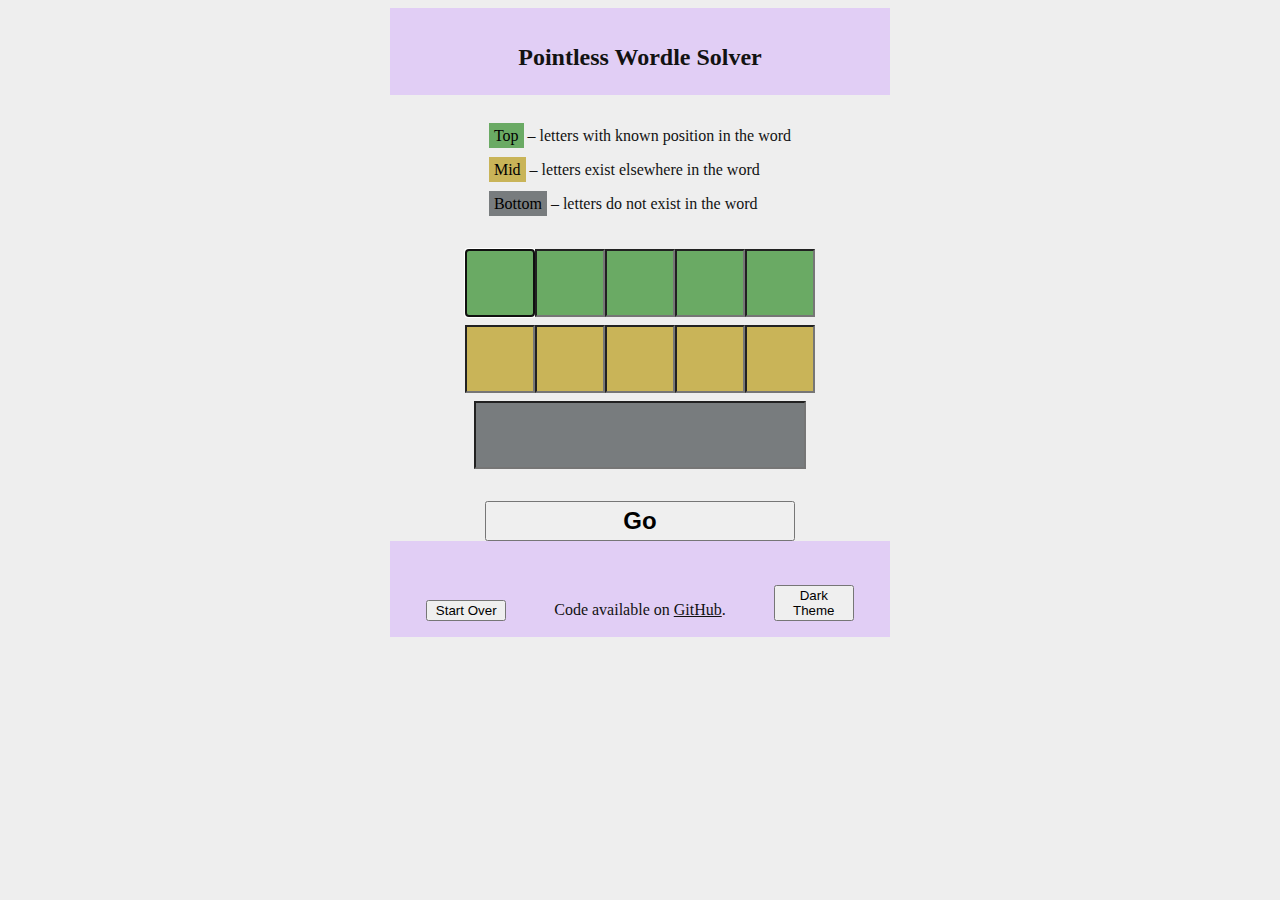
==== index.html @ d26306e5 "refactor css with flexbox" ====
<!DOCTYPE html>
<html lang="en">
  <head>
    <meta charset="UTF-8">
    <meta name="author" content="Mike Goren">
    <meta name="viewport" content="width=device-width, initial-scale=1.0">
    <meta http-equiv="cache-control" content="no-cache" />
    <link href="https://bootswatch.com/5/sketchy/bootstrap.css" rel="stylesheet">
    <link href="wordle.css?version=4" rel="stylesheet" type="text/css">
    <link href="colors.css?version=4" rel="stylesheet" type="text/css">
    <script src="wordle.js?version=4"></script>
    <title>Pointless Wordle Solver</title>
  </head>
  <body id="body">
    <div class="container" id="container">
      <header>
        <h2>Pointless Wordle Solver</h2>
      </header>
      <div class="card rounded-0" id="form-card">
        <div class="card-body">
          <div class="card-text instructions-container">
            <div id="instructions">
              <p><span id='green' class='color-name'>Top</span> &ndash; letters with known position<span class="extra"> in the word</span></p>
              <p><span id='yellow' class='color-name'>Mid</span> &ndash; letters exist elsewhere<span class="extra"> in the word</span></p>
              <p><span id='grey' class='color-name'>Bottom</span> &ndash; letters <span class="extra"> do </span>not <span class="extra"> exist </span> in the word</p>
            </div>
            <form id="form" autocomplete="off">
              <div id="known" class="letters">
                <input id="letter1" class="letter letter-known" type="text" style="text-transform:uppercase" maxlength=1 onkeypress="return /[a-z]/i.test(event.key)" autofocus=true>
                <input id="letter2" class="letter letter-known" type="text" style="text-transform:uppercase" maxlength=1 onkeypress="return /[a-z]/i.test(event.key)">
                <input id="letter3" class="letter letter-known" type="text" style="text-transform:uppercase" maxlength=1 onkeypress="return /[a-z]/i.test(event.key)">
                <input id="letter4" class="letter letter-known" type="text" style="text-transform:uppercase" maxlength=1 onkeypress="return /[a-z]/i.test(event.key)">
                <input id="letter5" class="letter letter-known" type="text" style="text-transform:uppercase" maxlength=1 onkeypress="return /[a-z]/i.test(event.key)">
              </div>
              <div id="elsewhere" class="letters">
                <input id="letter6" class="letter letter-elsewhere" type="text" style="text-transform:uppercase" maxlength=1 onkeypress="return /[a-z]/i.test(event.key)">
                <input id="letter7" class="letter letter-elsewhere" type="text" style="text-transform:uppercase" maxlength=1 onkeypress="return /[a-z]/i.test(event.key)">
                <input id="letter8" class="letter letter-elsewhere" type="text" style="text-transform:uppercase" maxlength=1 onkeypress="return /[a-z]/i.test(event.key)">
                <input id="letter9" class="letter letter-elsewhere" type="text" style="text-transform:uppercase" maxlength=1 onkeypress="return /[a-z]/i.test(event.key)">
                <input id="letter10" class="letter letter-elsewhere" type="text" style="text-transform:uppercase" maxlength=1 onkeypress="return /[a-z]/i.test(event.key)">
              </div>
              <div class="letters">
                <input id="nowhere" class="nowhere" type="text" style="text-transform:uppercase" onkeypress="return /[a-z]/i.test(event.key)">
              </div>
              <button type="submit" class="btn btn-success btn-sm" id="button-go">Go</button>
            </form>
          </div>
        </div>
      </div>
      <div id="output">
        <div id="info">
          <div class="card rounded-0">
            <div class="card-body">
              <div class="card-text">
                <p>
                  somewhere: <span class='info' id="somewhereInfo"></span><br>
                  not in spot 1: <span class='info' id="elsewhereInfo1"></span><br>
                  not in spot 2: <span class='info' id="elsewhereInfo2"></span><br>
                  not in spot 3: <span class='info' id="elsewhereInfo3"></span><br>
                  not in spot 4: <span class='info' id="elsewhereInfo4"></span><br>
                  not in spot 5: <span class='info' id="elsewhereInfo5"></span><br>
                  nowhere: <span class='info' id="nowhereInfo"></span>
                </p>
              </div>
            </div>
          </div>
        </div>
        <div id="result">
          <div class="card rounded-0">
            <div class="card-body">
              <div class="card-text">  
                <div class="row">
                  <p>Possible words:</p>
                  <p id="wordle-result"></p>
                </div>
              </div>
            </div>
          </div>
        </div>
      </div>

      <footer>
          <button id='restart' class="btn btn-danger btn-sm col-md-1 float-left">Start Over</button>
          <span class="small extra">Code available on <a href="https://github.com/mgoren/wordle" target=_blank>GitHub</a>.</span>
          <button id='toggle-colors' class="btn btn-dark btn-sm col-md-1 float-right">Dark Theme</button>
      </footer>
    </div>
  </body>
</html>
---- wordle.css ----
.container {
  max-width: 500px;
  padding: 0;
  margin: auto;
  /* min-height: 100vh; */
}

header {
  text-align: center;
  padding-top: 1em;
  padding-bottom: .25em;
}

footer {
  text-align: center;
  padding-top: .75em;
  padding-bottom: 1em;
  margin: auto;
}

footer span {
  padding-left: 2.75em;
  padding-right: 2.75em;
}

.instructions-container {
  text-align: center;
}

#instructions {
  margin-top: 1em;
  display: inline-block;
  text-align: left;
}

#instructions p {
  margin-bottom: 0.25em;
}

#instructions .color-name {
  padding: 4px 5px 4px 5px;
}

.card {
  margin-bottom: .25em;
  border: none;
}

form {
  margin-top: 2em;
  margin-bottom: 2em;
}

.letters {
  display: flex;
  justify-content: center;
  margin-bottom: 0.5em;
}

.letters .letter, .letters #nowhere {
  height: 62px;
  font-size: 2rem;
  font-weight: bolder;
}

.letters .letter {
  width: 62px;
  text-align: center;
}

.letters #nowhere {
  width: 100%;
  max-width: 310px;
  text-align: left;
  letter-spacing: 0.5em;
  padding-left: 0.5em;
}

.btn#button-go {
  width: 100%;
  max-width: 310px;
  margin-top: 1em;
  font-size: 1.5rem;
  font-weight: bold;
  height: 2.5rem;
}

.btn#toggle-colors, #restart {
  width: 6em;
}

.info {
  margin-left: 1em;
}

#output {
  display: none;
}

@media screen and (max-width: 499px) {
  .extra {
    display: none;
  }
  
  .btn#restart {
    margin-right: 1em;
  } */
}
---- colors.css ----
/* *********************** */
/*         COLORS          */
/* *********************** */

:root {
  --green: #6aaa64;
  --yellow: #c9b458;
  --grey: #787c7e;
}

.color-name#green, #known .letter {
  background: var(--green);
}

.color-name#yellow, #elsewhere .letter {
  background: var(--yellow);
}

.color-name#grey, #nowhere {
  background: var(--grey);
}

.color-name {
  color: black;
}

@media (prefers-color-scheme: light) {
  body {
    color: #121212;
    background: #eee;
  }

  .container {
    background:rgb(225, 206, 245);
  }

  h2 {
    color: #121212;
  }

  .card, input {
    background: #eee;
    color: #121212;
  }
  
  label {
    color: #121212;
  }

  footer a {
    color: #121212;
  }

  body.dark-theme {
    color: #eee;
    background: #121212;
  }
  
  body.dark-theme .container {
    background: rgb(38, 23, 88);
  }
  
  body.dark-theme h2 {
    color: lightgrey;
  }

  body.dark-theme .card {
    background: black;
    color: lightgrey;
  }
  
  body.dark-theme input {
    background: black;
    color: white;
  }
  
  body.dark-theme label {
    color: lightgrey;
  }

  body.dark-theme footer a {
    color: lightgrey;
  }

}

@media (prefers-color-scheme: dark) {
  body {
    color: #eee;
    background: #121212;
  }

  .container {
    background: rgb(38, 23, 88);
  }

  h2 {
    color: lightgrey;
  }

  .card {
    background: black;
    color: lightgrey;
  }
  
  input {
    background: black;
    color: white;
  }
  
  label {
    color: lightgrey;
  }

  footer a {
    color: lightgrey;
  }

  body.light-theme {
    color: #121212;
    background: #eee;
  }
  
  body.light-theme .container {
      background:rgb(225, 206, 245);
  }

  body.light-theme h2 {
    color: #121212;
  }

  body.light-theme .card, input {
    background: #eee;
    color: #121212;
  }
  
  body.light-theme label {
    color: #121212;
  }

  body.light-theme footer a {
    color: #121212;
  }
}
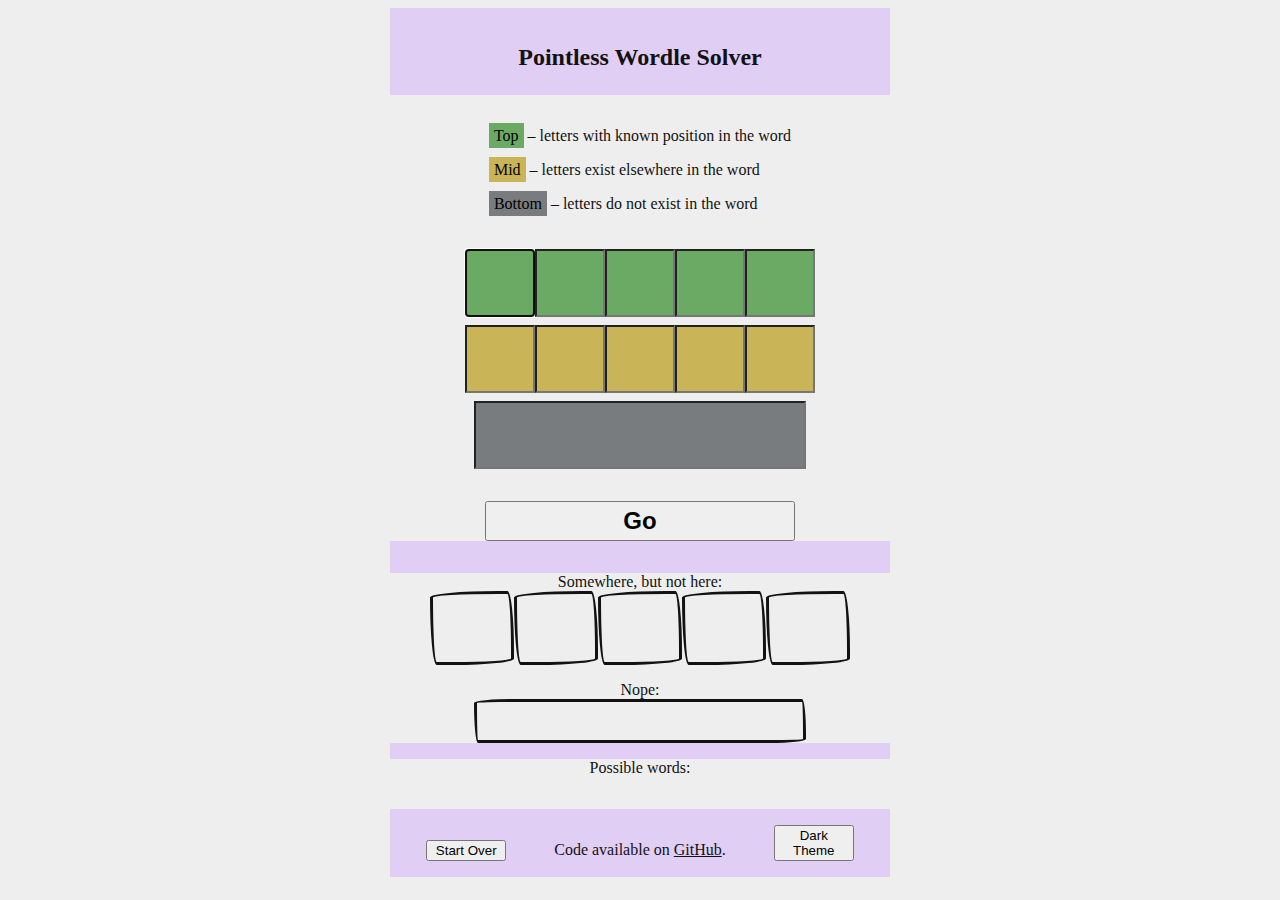
==== commit af75bb0d: "make output section less ugly" ====
--- a/index.html
+++ b/index.html
@@ -6,9 +6,9 @@
     <meta name="viewport" content="width=device-width, initial-scale=1.0">
     <meta http-equiv="cache-control" content="no-cache" />
     <link href="https://bootswatch.com/5/sketchy/bootstrap.css" rel="stylesheet">
-    <link href="wordle.css?version=4" rel="stylesheet" type="text/css">
-    <link href="colors.css?version=4" rel="stylesheet" type="text/css">
-    <script src="wordle.js?version=4"></script>
+    <link href="wordle.css?version=5" rel="stylesheet" type="text/css">
+    <link href="colors.css?version=5" rel="stylesheet" type="text/css">
+    <script src="wordle.js?version=5"></script>
     <title>Pointless Wordle Solver</title>
   </head>
   <body id="body">
@@ -51,15 +51,25 @@
         <div id="info">
           <div class="card rounded-0">
             <div class="card-body">
+              <div class="holder">
+                <label>Somewhere, but not here:</label>
+              </div>
               <div class="card-text">
-                <p>
-                  somewhere: <span class='info' id="somewhereInfo"></span><br>
-                  not in spot 1: <span class='info' id="elsewhereInfo1"></span><br>
-                  not in spot 2: <span class='info' id="elsewhereInfo2"></span><br>
-                  not in spot 3: <span class='info' id="elsewhereInfo3"></span><br>
-                  not in spot 4: <span class='info' id="elsewhereInfo4"></span><br>
-                  not in spot 5: <span class='info' id="elsewhereInfo5"></span><br>
-                  nowhere: <span class='info' id="nowhereInfo"></span>
+                <div id="elsewhere-display" class="letters">
+                  <span id="elsewhereInfo1" class='info letter'></span>
+                  <span id="elsewhereInfo2" class='info letter'></span>
+                  <span id="elsewhereInfo3" class='info letter'></span>
+                  <span id="elsewhereInfo4" class='info letter'></span>
+                  <span id="elsewhereInfo5" class='info letter'></span>
+                </div>
+                <div id="nowhere-display">
+                  <div class="holder">
+                    <label>Nope:</label>
+                  </div>
+                  <div class="holder">
+                    <p  id="nowhereInfo" class="info"></p>
+                  </div>
+                </div>
                 </p>
               </div>
             </div>
@@ -68,9 +78,11 @@
         <div id="result">
           <div class="card rounded-0">
             <div class="card-body">
-              <div class="card-text">  
-                <div class="row">
-                  <p>Possible words:</p>
+              <div id="results-display" class="card-text">
+                <div class="holder">
+                  <label>Possible words:</label>
+                </div>
+                <div class="holder">
                   <p id="wordle-result"></p>
                 </div>
               </div>
--- a/wordle.css
+++ b/wordle.css
@@ -76,6 +76,42 @@
   padding-left: 0.5em;
 }
 
+#elsewhere-display .letter {
+  border-radius: 255px 25px 225px 25px/25px 225px 25px 255px;
+  display: flex;
+  font-size: 1em;
+  padding: 0.4em 0.5em 0 0.5em;
+  border-style: solid;
+  margin: 0;
+}
+
+#nowhere-display {
+  margin-top: 1rem;
+}
+
+#nowhereInfo {
+  display: flex;
+  flex-direction: column;
+  justify-content: center;
+  width: 100%;
+  max-width: 310px;
+  height: 31px;
+  border-radius: 255px 25px 225px 25px/25px 225px 25px 255px;
+  font-size: 1em;
+  padding: 0.4em 0.5em 0 0.5em;
+  border-style: solid;
+  margin: 0;
+}
+
+#wordle-result {
+  white-space: pre-wrap;
+}
+
+.holder {
+  display: flex;
+  justify-content: center;
+}
+
 .btn#button-go {
   width: 100%;
   max-width: 310px;
@@ -94,7 +130,7 @@
 }
 
 #output {
-  display: none;
+  /* display: none; */
 }
 
 @media screen and (max-width: 499px) {
@@ -104,5 +140,5 @@
   
   .btn#restart {
     margin-right: 1em;
-  } */
+  }
 }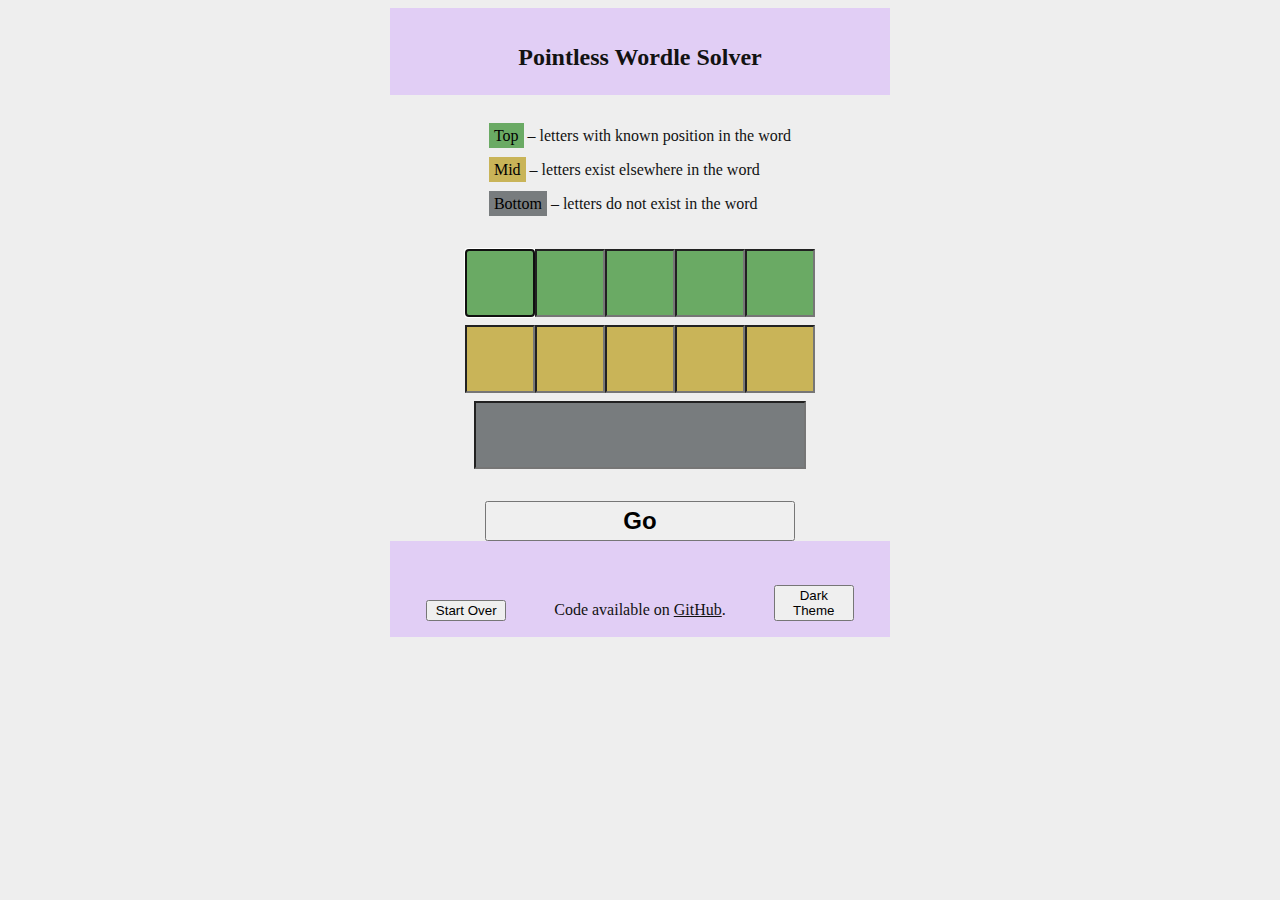
==== commit 2724804b: "add some custom styling for very small screens" ====
--- a/index.html
+++ b/index.html
@@ -6,9 +6,9 @@
     <meta name="viewport" content="width=device-width, initial-scale=1.0">
     <meta http-equiv="cache-control" content="no-cache" />
     <link href="https://bootswatch.com/5/sketchy/bootstrap.css" rel="stylesheet">
-    <link href="wordle.css?version=5" rel="stylesheet" type="text/css">
-    <link href="colors.css?version=5" rel="stylesheet" type="text/css">
-    <script src="wordle.js?version=5"></script>
+    <link href="wordle.css?version=6" rel="stylesheet" type="text/css">
+    <link href="colors.css?version=6" rel="stylesheet" type="text/css">
+    <script src="wordle.js?version=6"></script>
     <title>Pointless Wordle Solver</title>
   </head>
   <body id="body">
@@ -52,7 +52,7 @@
           <div class="card rounded-0">
             <div class="card-body">
               <div class="holder">
-                <label>Somewhere, but not here:</label>
+                <label>Somewhere, but not here...</label>
               </div>
               <div class="card-text">
                 <div id="elsewhere-display" class="letters">
@@ -64,10 +64,10 @@
                 </div>
                 <div id="nowhere-display">
                   <div class="holder">
-                    <label>Nope:</label>
+                    <label>Nope!</label>
                   </div>
                   <div class="holder">
-                    <p  id="nowhereInfo" class="info"></p>
+                    <p id="nowhereInfo" class="info"></p>
                   </div>
                 </div>
                 </p>
@@ -80,7 +80,7 @@
             <div class="card-body">
               <div id="results-display" class="card-text">
                 <div class="holder">
-                  <label>Possible words:</label>
+                  <label>Some very exciting words:</label>
                 </div>
                 <div class="holder">
                   <p id="wordle-result"></p>
--- a/wordle.css
+++ b/wordle.css
@@ -130,7 +130,7 @@
 }
 
 #output {
-  /* display: none; */
+  display: none;
 }
 
 @media screen and (max-width: 499px) {
@@ -141,4 +141,30 @@
   .btn#restart {
     margin-right: 1em;
   }
+}
+
+@media screen and (max-width: 350px) {
+  form .letters .letter {
+    width: 100%;
+    max-width: 62px;
+    height: 31px;
+    font-size: 1em;
+    padding-top: .2em;
+    padding-bottom: 0;
+  }
+
+  form .letters #nowhere {
+    width: 100%;
+    max-width: 310px;
+    height: 31px;
+    font-size: 1em;
+    padding-top: .2em;
+    padding-bottom: 0;
+  }
+
+  .btn#button-go {
+    margin-top: .5em;
+    font-size: 1rem;
+    height: 2rem;  
+  }  
 }--- a/colors.css
+++ b/colors.css
@@ -69,7 +69,7 @@
     color: lightgrey;
   }
   
-  body.dark-theme input {
+  body.dark-theme input, body.dark-theme #elsewhere-display .letter, body.dark-theme #nowhereInfo {
     background: black;
     color: white;
   }
@@ -103,7 +103,7 @@
     color: lightgrey;
   }
   
-  input {
+  input, #elsewhere-display .letter, #nowhereInfo {
     background: black;
     color: white;
   }
@@ -129,7 +129,7 @@
     color: #121212;
   }
 
-  body.light-theme .card, input {
+  body.light-theme .card, body.light-theme input, body.light-theme #elsewhere-display .letter, body.light-theme #nowhereInfo {
     background: #eee;
     color: #121212;
   }
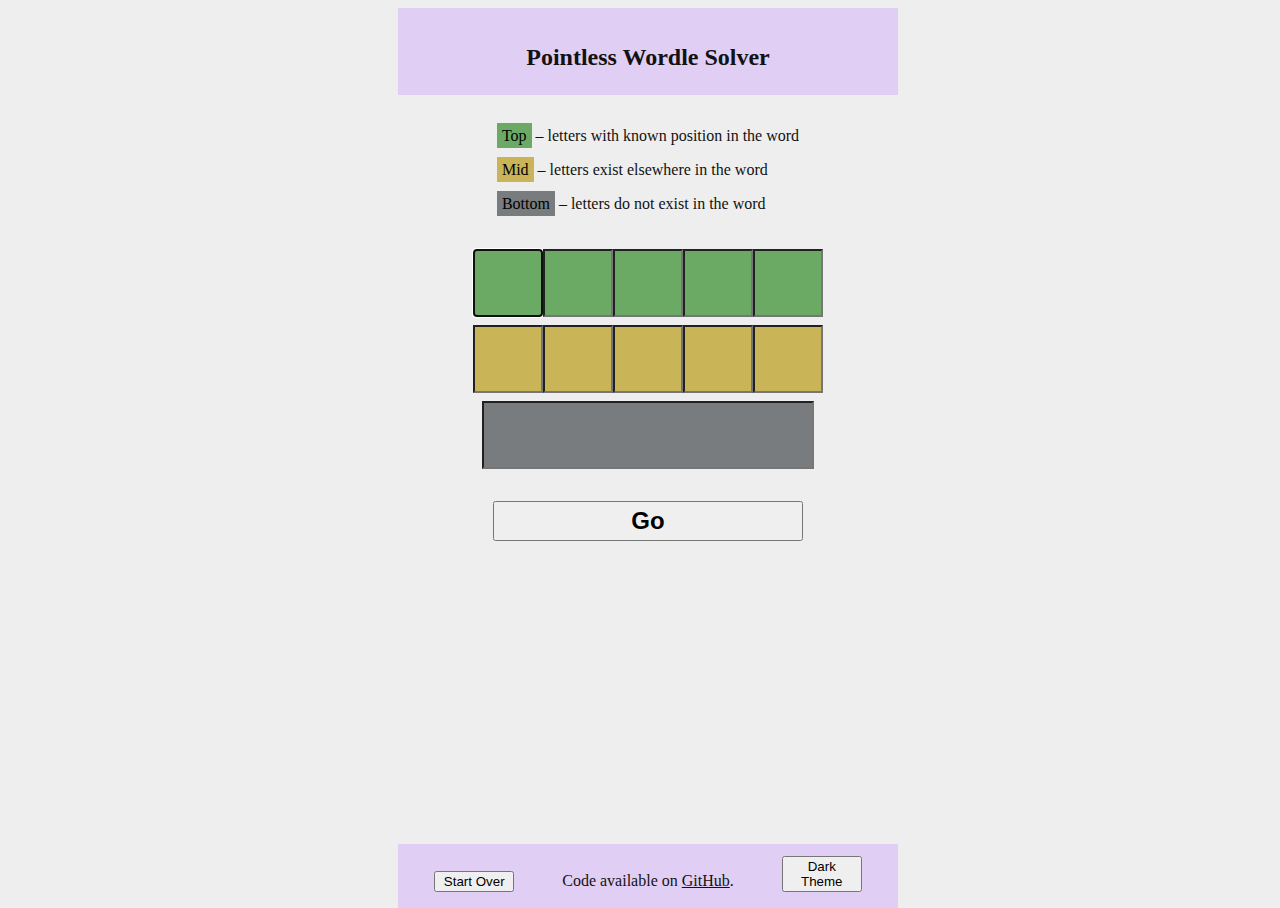
==== commit 58cbf28e: "force full height and footer to bottom" ====
--- a/index.html
+++ b/index.html
@@ -6,9 +6,9 @@
     <meta name="viewport" content="width=device-width, initial-scale=1.0">
     <meta http-equiv="cache-control" content="no-cache" />
     <link href="https://bootswatch.com/5/sketchy/bootstrap.css" rel="stylesheet">
-    <link href="wordle.css?version=6" rel="stylesheet" type="text/css">
-    <link href="colors.css?version=6" rel="stylesheet" type="text/css">
-    <script src="wordle.js?version=6"></script>
+    <link href="wordle.css?version=14" rel="stylesheet" type="text/css">
+    <link href="colors.css?version=14" rel="stylesheet" type="text/css">
+    <script src="wordle.js?version=14"></script>
     <title>Pointless Wordle Solver</title>
   </head>
   <body id="body">
@@ -16,81 +16,82 @@
       <header>
         <h2>Pointless Wordle Solver</h2>
       </header>
-      <div class="card rounded-0" id="form-card">
-        <div class="card-body">
-          <div class="card-text instructions-container">
-            <div id="instructions">
-              <p><span id='green' class='color-name'>Top</span> &ndash; letters with known position<span class="extra"> in the word</span></p>
-              <p><span id='yellow' class='color-name'>Mid</span> &ndash; letters exist elsewhere<span class="extra"> in the word</span></p>
-              <p><span id='grey' class='color-name'>Bottom</span> &ndash; letters <span class="extra"> do </span>not <span class="extra"> exist </span> in the word</p>
+      <section>
+        <div class="card rounded-0" id="form-card">
+          <div class="card-body">
+            <div class="card-text instructions-container">
+              <div id="instructions">
+                <p><span id='green' class='color-name'>Top</span> &ndash; letters with known position<span class="extra"> in the word</span></p>
+                <p><span id='yellow' class='color-name'>Mid</span> &ndash; letters exist elsewhere<span class="extra"> in the word</span></p>
+                <p><span id='grey' class='color-name'>Bottom</span> &ndash; letters <span class="extra"> do </span>not <span class="extra"> exist </span> in the word</p>
+              </div>
+              <form id="form" autocomplete="off">
+                <div id="known" class="letters">
+                  <input id="letter1" class="letter letter-known" type="text" style="text-transform:uppercase" maxlength=1 onkeypress="return /[a-z]/i.test(event.key)" autofocus=true enterkeyhint="go">
+                  <input id="letter2" class="letter letter-known" type="text" style="text-transform:uppercase" maxlength=1 onkeypress="return /[a-z]/i.test(event.key)" enterkeyhint="go">
+                  <input id="letter3" class="letter letter-known" type="text" style="text-transform:uppercase" maxlength=1 onkeypress="return /[a-z]/i.test(event.key)" enterkeyhint="go">
+                  <input id="letter4" class="letter letter-known" type="text" style="text-transform:uppercase" maxlength=1 onkeypress="return /[a-z]/i.test(event.key)" enterkeyhint="go">
+                  <input id="letter5" class="letter letter-known" type="text" style="text-transform:uppercase" maxlength=1 onkeypress="return /[a-z]/i.test(event.key)" enterkeyhint="go">
+                </div>
+                <div id="elsewhere" class="letters">
+                  <input id="letter6" class="letter letter-elsewhere" type="text" style="text-transform:uppercase" maxlength=1 onkeypress="return /[a-z]/i.test(event.key)" enterkeyhint="go">
+                  <input id="letter7" class="letter letter-elsewhere" type="text" style="text-transform:uppercase" maxlength=1 onkeypress="return /[a-z]/i.test(event.key)" enterkeyhint="go">
+                  <input id="letter8" class="letter letter-elsewhere" type="text" style="text-transform:uppercase" maxlength=1 onkeypress="return /[a-z]/i.test(event.key)" enterkeyhint="go">
+                  <input id="letter9" class="letter letter-elsewhere" type="text" style="text-transform:uppercase" maxlength=1 onkeypress="return /[a-z]/i.test(event.key)" enterkeyhint="go">
+                  <input id="letter10" class="letter letter-elsewhere" type="text" style="text-transform:uppercase" maxlength=1 onkeypress="return /[a-z]/i.test(event.key)" enterkeyhint="go">
+                </div>
+                <div class="letters">
+                  <input id="nowhere" class="nowhere" type="text" style="text-transform:uppercase" onkeypress="return /[a-z]/i.test(event.key)" enterkeyhint="go">
+                </div>
+                <button type="submit" class="btn btn-success btn-sm" id="button-go">Go</button>
+              </form>
             </div>
-            <form id="form" autocomplete="off">
-              <div id="known" class="letters">
-                <input id="letter1" class="letter letter-known" type="text" style="text-transform:uppercase" maxlength=1 onkeypress="return /[a-z]/i.test(event.key)" autofocus=true>
-                <input id="letter2" class="letter letter-known" type="text" style="text-transform:uppercase" maxlength=1 onkeypress="return /[a-z]/i.test(event.key)">
-                <input id="letter3" class="letter letter-known" type="text" style="text-transform:uppercase" maxlength=1 onkeypress="return /[a-z]/i.test(event.key)">
-                <input id="letter4" class="letter letter-known" type="text" style="text-transform:uppercase" maxlength=1 onkeypress="return /[a-z]/i.test(event.key)">
-                <input id="letter5" class="letter letter-known" type="text" style="text-transform:uppercase" maxlength=1 onkeypress="return /[a-z]/i.test(event.key)">
-              </div>
-              <div id="elsewhere" class="letters">
-                <input id="letter6" class="letter letter-elsewhere" type="text" style="text-transform:uppercase" maxlength=1 onkeypress="return /[a-z]/i.test(event.key)">
-                <input id="letter7" class="letter letter-elsewhere" type="text" style="text-transform:uppercase" maxlength=1 onkeypress="return /[a-z]/i.test(event.key)">
-                <input id="letter8" class="letter letter-elsewhere" type="text" style="text-transform:uppercase" maxlength=1 onkeypress="return /[a-z]/i.test(event.key)">
-                <input id="letter9" class="letter letter-elsewhere" type="text" style="text-transform:uppercase" maxlength=1 onkeypress="return /[a-z]/i.test(event.key)">
-                <input id="letter10" class="letter letter-elsewhere" type="text" style="text-transform:uppercase" maxlength=1 onkeypress="return /[a-z]/i.test(event.key)">
-              </div>
-              <div class="letters">
-                <input id="nowhere" class="nowhere" type="text" style="text-transform:uppercase" onkeypress="return /[a-z]/i.test(event.key)">
-              </div>
-              <button type="submit" class="btn btn-success btn-sm" id="button-go">Go</button>
-            </form>
           </div>
         </div>
-      </div>
-      <div id="output">
-        <div id="info">
-          <div class="card rounded-0">
-            <div class="card-body">
-              <div class="holder">
-                <label>Somewhere, but not here...</label>
-              </div>
-              <div class="card-text">
-                <div id="elsewhere-display" class="letters">
-                  <span id="elsewhereInfo1" class='info letter'></span>
-                  <span id="elsewhereInfo2" class='info letter'></span>
-                  <span id="elsewhereInfo3" class='info letter'></span>
-                  <span id="elsewhereInfo4" class='info letter'></span>
-                  <span id="elsewhereInfo5" class='info letter'></span>
+        <div id="output">
+          <div id="info">
+            <div class="card rounded-0">
+              <div class="card-body">
+                <div class="holder">
+                  <label>Somewhere, but not here...</label>
                 </div>
-                <div id="nowhere-display">
-                  <div class="holder">
-                    <label>Nope!</label>
+                <div class="card-text">
+                  <div id="elsewhere-display" class="letters">
+                    <span id="elsewhereInfo1" class='info letter'></span>
+                    <span id="elsewhereInfo2" class='info letter'></span>
+                    <span id="elsewhereInfo3" class='info letter'></span>
+                    <span id="elsewhereInfo4" class='info letter'></span>
+                    <span id="elsewhereInfo5" class='info letter'></span>
                   </div>
-                  <div class="holder">
-                    <p id="nowhereInfo" class="info"></p>
+                  <div id="nowhere-display">
+                    <div class="holder">
+                      <label>Nope!</label>
+                    </div>
+                    <div class="holder">
+                      <p id="nowhereInfo" class="info"></p>
+                    </div>
                   </div>
+                  </p>
                 </div>
-                </p>
               </div>
             </div>
           </div>
-        </div>
-        <div id="result">
-          <div class="card rounded-0">
-            <div class="card-body">
-              <div id="results-display" class="card-text">
-                <div class="holder">
-                  <label>Some very exciting words:</label>
-                </div>
-                <div class="holder">
-                  <p id="wordle-result"></p>
+          <div id="result">
+            <div class="card rounded-0">
+              <div class="card-body">
+                <div id="results-display" class="card-text">
+                  <div class="holder">
+                    <label>Some very exciting words:</label>
+                  </div>
+                  <div class="holder">
+                    <p id="wordle-result"></p>
+                  </div>
                 </div>
               </div>
             </div>
           </div>
         </div>
-      </div>
-
+      </section>
       <footer>
           <button id='restart' class="btn btn-danger btn-sm col-md-1 float-left">Start Over</button>
           <span class="small extra">Code available on <a href="https://github.com/mgoren/wordle" target=_blank>GitHub</a>.</span>
--- a/wordle.css
+++ b/wordle.css
@@ -1,8 +1,24 @@
+html, body {
+  width: 100%;
+  height: 100%;
+}
+
 .container {
   max-width: 500px;
   padding: 0;
   margin: auto;
-  /* min-height: 100vh; */
+  min-height: 100%;
+  display: flex;
+  flex-direction: column;
+  align-items: stretch;
+}
+
+section {
+  flex-grow: 1;
+}
+
+header, section, footer {
+  flex-shrink: 0;
 }
 
 header {
@@ -15,7 +31,6 @@
   text-align: center;
   padding-top: .75em;
   padding-bottom: 1em;
-  margin: auto;
 }
 
 footer span {
--- a/colors.css
+++ b/colors.css
@@ -30,8 +30,12 @@
     background: #eee;
   }
 
+  header, footer {
+    background: rgb(225, 206, 245);
+  }
+
   .container {
-    background:rgb(225, 206, 245);
+    background:#eee;
   }
 
   h2 {
@@ -56,8 +60,12 @@
     background: #121212;
   }
   
+  body.dark-theme header, body.dark-theme footer {
+    background: rgb(38, 23, 88);
+  }
+
   body.dark-theme .container {
-    background: rgb(38, 23, 88);
+    background: black;
   }
   
   body.dark-theme h2 {
@@ -90,8 +98,12 @@
     background: #121212;
   }
 
+  header, footer {
+    background: rgb(38, 23, 88);
+  }
+
   .container {
-    background: rgb(38, 23, 88);
+    background: black;
   }
 
   h2 {
@@ -120,9 +132,13 @@
     color: #121212;
     background: #eee;
   }
+
+  body.light-theme header, body.light-theme footer {
+    background: rgb(225, 206, 245);
+  }
   
   body.light-theme .container {
-      background:rgb(225, 206, 245);
+      background: #eee;
   }
 
   body.light-theme h2 {
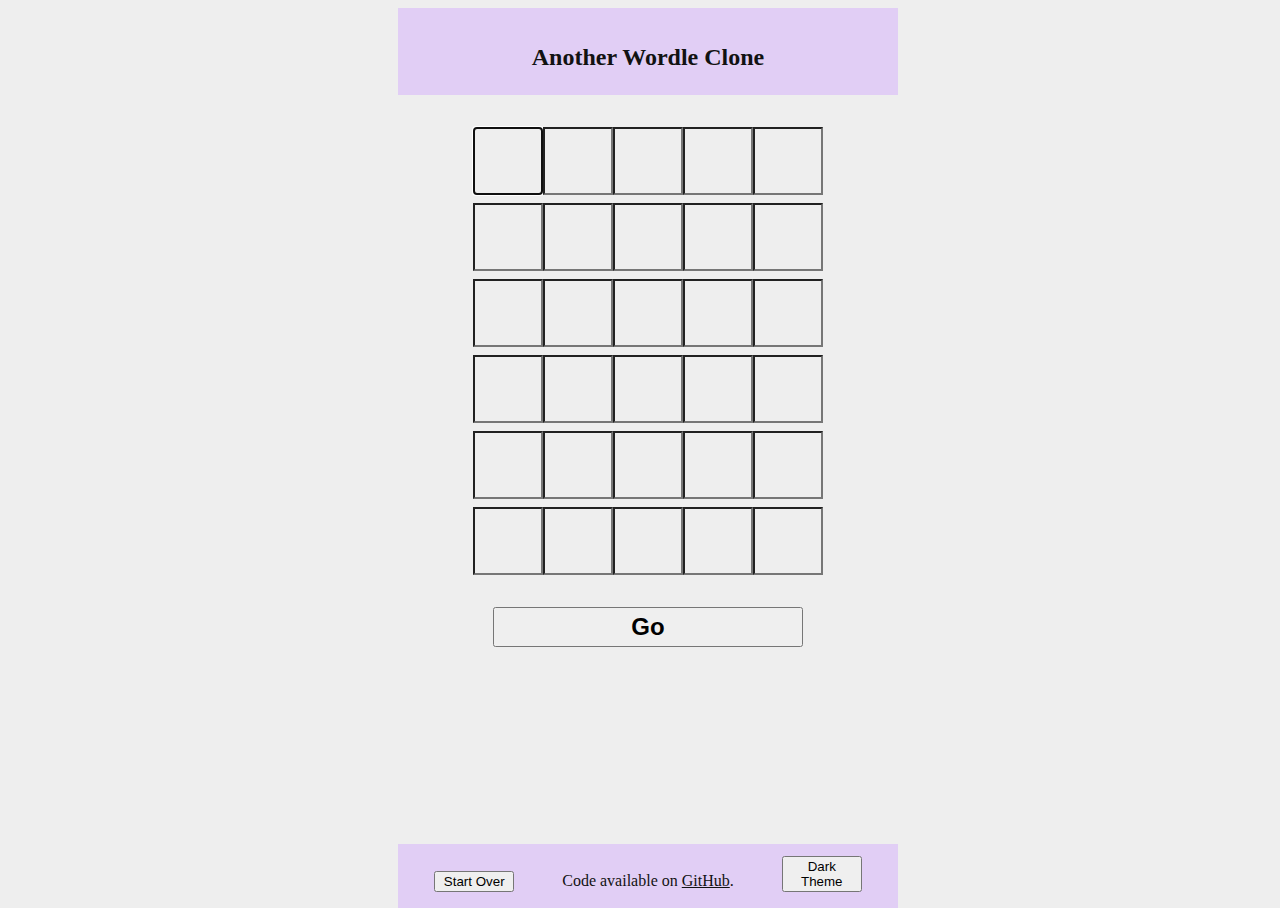
==== commit 82813cc5: "WIP: build wordle close" ====
--- a/index.html
+++ b/index.html
@@ -6,42 +6,62 @@
     <meta name="viewport" content="width=device-width, initial-scale=1.0">
     <meta http-equiv="cache-control" content="no-cache" />
     <link href="https://bootswatch.com/5/sketchy/bootstrap.css" rel="stylesheet">
-    <link href="wordle.css?version=14" rel="stylesheet" type="text/css">
-    <link href="colors.css?version=14" rel="stylesheet" type="text/css">
-    <script src="wordle.js?version=14"></script>
-    <title>Pointless Wordle Solver</title>
+    <link href="wordle.css?version=15" rel="stylesheet" type="text/css">
+    <link href="colors.css?version=15" rel="stylesheet" type="text/css">
+    <script src="wordle.js?version=15"></script>
+    <title>Another Wordle Clone</title>
   </head>
   <body id="body">
     <div class="container" id="container">
       <header>
-        <h2>Pointless Wordle Solver</h2>
+        <h2>Another Wordle Clone</h2>
       </header>
       <section>
         <div class="card rounded-0" id="form-card">
           <div class="card-body">
             <div class="card-text instructions-container">
-              <div id="instructions">
-                <p><span id='green' class='color-name'>Top</span> &ndash; letters with known position<span class="extra"> in the word</span></p>
-                <p><span id='yellow' class='color-name'>Mid</span> &ndash; letters exist elsewhere<span class="extra"> in the word</span></p>
-                <p><span id='grey' class='color-name'>Bottom</span> &ndash; letters <span class="extra"> do </span>not <span class="extra"> exist </span> in the word</p>
-              </div>
               <form id="form" autocomplete="off">
-                <div id="known" class="letters">
-                  <input id="letter1" class="letter letter-known" type="text" style="text-transform:uppercase" maxlength=1 onkeypress="return /[a-z]/i.test(event.key)" autofocus=true enterkeyhint="go">
-                  <input id="letter2" class="letter letter-known" type="text" style="text-transform:uppercase" maxlength=1 onkeypress="return /[a-z]/i.test(event.key)" enterkeyhint="go">
-                  <input id="letter3" class="letter letter-known" type="text" style="text-transform:uppercase" maxlength=1 onkeypress="return /[a-z]/i.test(event.key)" enterkeyhint="go">
-                  <input id="letter4" class="letter letter-known" type="text" style="text-transform:uppercase" maxlength=1 onkeypress="return /[a-z]/i.test(event.key)" enterkeyhint="go">
-                  <input id="letter5" class="letter letter-known" type="text" style="text-transform:uppercase" maxlength=1 onkeypress="return /[a-z]/i.test(event.key)" enterkeyhint="go">
-                </div>
-                <div id="elsewhere" class="letters">
-                  <input id="letter6" class="letter letter-elsewhere" type="text" style="text-transform:uppercase" maxlength=1 onkeypress="return /[a-z]/i.test(event.key)" enterkeyhint="go">
-                  <input id="letter7" class="letter letter-elsewhere" type="text" style="text-transform:uppercase" maxlength=1 onkeypress="return /[a-z]/i.test(event.key)" enterkeyhint="go">
-                  <input id="letter8" class="letter letter-elsewhere" type="text" style="text-transform:uppercase" maxlength=1 onkeypress="return /[a-z]/i.test(event.key)" enterkeyhint="go">
-                  <input id="letter9" class="letter letter-elsewhere" type="text" style="text-transform:uppercase" maxlength=1 onkeypress="return /[a-z]/i.test(event.key)" enterkeyhint="go">
-                  <input id="letter10" class="letter letter-elsewhere" type="text" style="text-transform:uppercase" maxlength=1 onkeypress="return /[a-z]/i.test(event.key)" enterkeyhint="go">
+                <div class="letters">
+                  <input id="letter1" class="letter" type="text" style="text-transform:uppercase" maxlength=1 onkeypress="return /[a-z]/i.test(event.key)" autofocus=true enterkeyhint="go">
+                  <input id="letter2" class="letter" type="text" style="text-transform:uppercase" maxlength=1 onkeypress="return /[a-z]/i.test(event.key)" enterkeyhint="go">
+                  <input id="letter3" class="letter" type="text" style="text-transform:uppercase" maxlength=1 onkeypress="return /[a-z]/i.test(event.key)" enterkeyhint="go">
+                  <input id="letter4" class="letter" type="text" style="text-transform:uppercase" maxlength=1 onkeypress="return /[a-z]/i.test(event.key)" enterkeyhint="go">
+                  <input id="letter5" class="letter" type="text" style="text-transform:uppercase" maxlength=1 onkeypress="return /[a-z]/i.test(event.key)" enterkeyhint="go">
                 </div>
                 <div class="letters">
-                  <input id="nowhere" class="nowhere" type="text" style="text-transform:uppercase" onkeypress="return /[a-z]/i.test(event.key)" enterkeyhint="go">
+                  <input id="letter6" class="letter" type="text" style="text-transform:uppercase" maxlength=1 onkeypress="return /[a-z]/i.test(event.key)" autofocus=true enterkeyhint="go">
+                  <input id="letter7" class="letter" type="text" style="text-transform:uppercase" maxlength=1 onkeypress="return /[a-z]/i.test(event.key)" enterkeyhint="go">
+                  <input id="letter8" class="letter" type="text" style="text-transform:uppercase" maxlength=1 onkeypress="return /[a-z]/i.test(event.key)" enterkeyhint="go">
+                  <input id="letter9" class="letter" type="text" style="text-transform:uppercase" maxlength=1 onkeypress="return /[a-z]/i.test(event.key)" enterkeyhint="go">
+                  <input id="letter10" class="letter" type="text" style="text-transform:uppercase" maxlength=1 onkeypress="return /[a-z]/i.test(event.key)" enterkeyhint="go">
+                </div>
+                <div class="letters">
+                  <input id="letter11" class="letter" type="text" style="text-transform:uppercase" maxlength=1 onkeypress="return /[a-z]/i.test(event.key)" autofocus=true enterkeyhint="go">
+                  <input id="letter12" class="letter" type="text" style="text-transform:uppercase" maxlength=1 onkeypress="return /[a-z]/i.test(event.key)" enterkeyhint="go">
+                  <input id="letter13" class="letter" type="text" style="text-transform:uppercase" maxlength=1 onkeypress="return /[a-z]/i.test(event.key)" enterkeyhint="go">
+                  <input id="letter14" class="letter" type="text" style="text-transform:uppercase" maxlength=1 onkeypress="return /[a-z]/i.test(event.key)" enterkeyhint="go">
+                  <input id="letter15" class="letter" type="text" style="text-transform:uppercase" maxlength=1 onkeypress="return /[a-z]/i.test(event.key)" enterkeyhint="go">
+                </div>
+                <div class="letters">
+                  <input id="letter16" class="letter" type="text" style="text-transform:uppercase" maxlength=1 onkeypress="return /[a-z]/i.test(event.key)" autofocus=true enterkeyhint="go">
+                  <input id="letter17" class="letter" type="text" style="text-transform:uppercase" maxlength=1 onkeypress="return /[a-z]/i.test(event.key)" enterkeyhint="go">
+                  <input id="letter18" class="letter" type="text" style="text-transform:uppercase" maxlength=1 onkeypress="return /[a-z]/i.test(event.key)" enterkeyhint="go">
+                  <input id="letter19" class="letter" type="text" style="text-transform:uppercase" maxlength=1 onkeypress="return /[a-z]/i.test(event.key)" enterkeyhint="go">
+                  <input id="letter20" class="letter" type="text" style="text-transform:uppercase" maxlength=1 onkeypress="return /[a-z]/i.test(event.key)" enterkeyhint="go">
+                </div>
+                <div class="letters">
+                  <input id="letter21" class="letter" type="text" style="text-transform:uppercase" maxlength=1 onkeypress="return /[a-z]/i.test(event.key)" autofocus=true enterkeyhint="go">
+                  <input id="letter22" class="letter" type="text" style="text-transform:uppercase" maxlength=1 onkeypress="return /[a-z]/i.test(event.key)" enterkeyhint="go">
+                  <input id="letter23" class="letter" type="text" style="text-transform:uppercase" maxlength=1 onkeypress="return /[a-z]/i.test(event.key)" enterkeyhint="go">
+                  <input id="letter24" class="letter" type="text" style="text-transform:uppercase" maxlength=1 onkeypress="return /[a-z]/i.test(event.key)" enterkeyhint="go">
+                  <input id="letter25" class="letter" type="text" style="text-transform:uppercase" maxlength=1 onkeypress="return /[a-z]/i.test(event.key)" enterkeyhint="go">
+                </div>
+                <div class="letters">
+                  <input id="letter26" class="letter" type="text" style="text-transform:uppercase" maxlength=1 onkeypress="return /[a-z]/i.test(event.key)" autofocus=true enterkeyhint="go">
+                  <input id="letter27" class="letter" type="text" style="text-transform:uppercase" maxlength=1 onkeypress="return /[a-z]/i.test(event.key)" enterkeyhint="go">
+                  <input id="letter28" class="letter" type="text" style="text-transform:uppercase" maxlength=1 onkeypress="return /[a-z]/i.test(event.key)" enterkeyhint="go">
+                  <input id="letter29" class="letter" type="text" style="text-transform:uppercase" maxlength=1 onkeypress="return /[a-z]/i.test(event.key)" enterkeyhint="go">
+                  <input id="letter30" class="letter" type="text" style="text-transform:uppercase" maxlength=1 onkeypress="return /[a-z]/i.test(event.key)" enterkeyhint="go">
                 </div>
                 <button type="submit" class="btn btn-success btn-sm" id="button-go">Go</button>
               </form>
